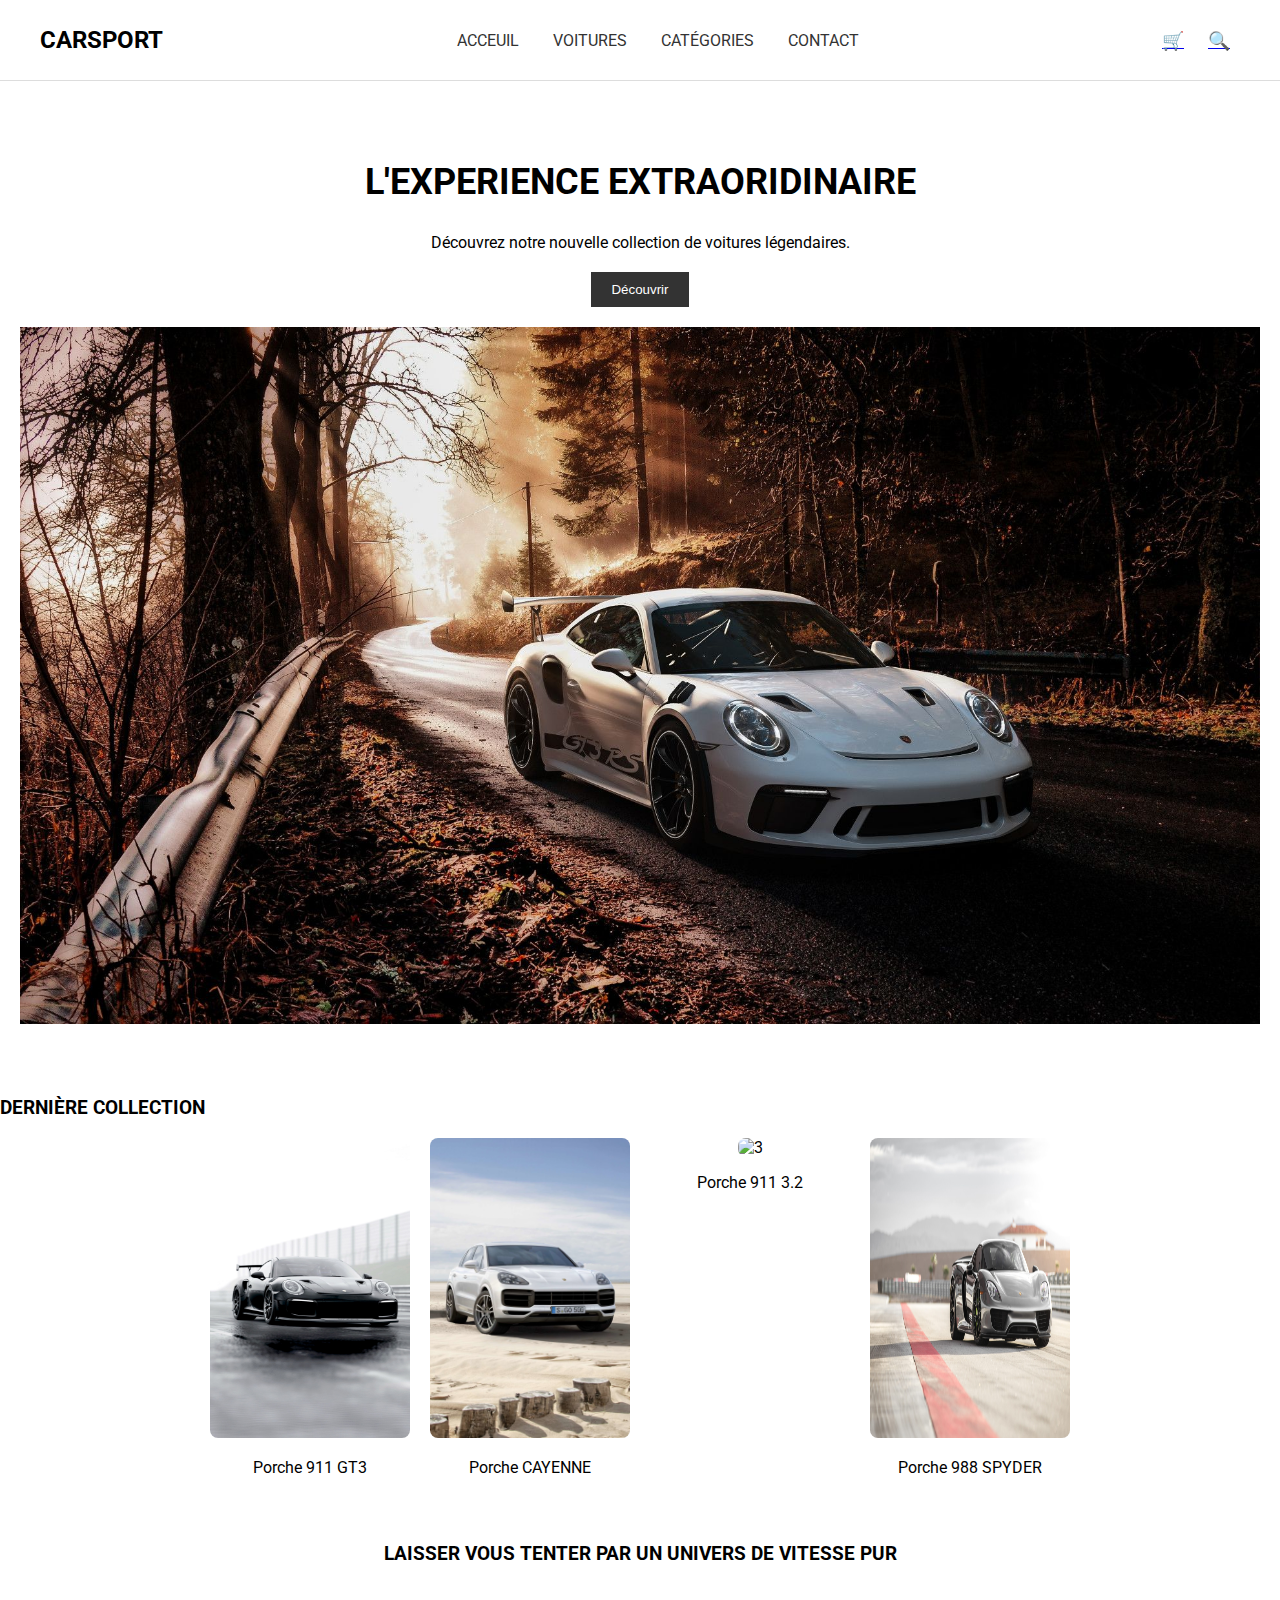
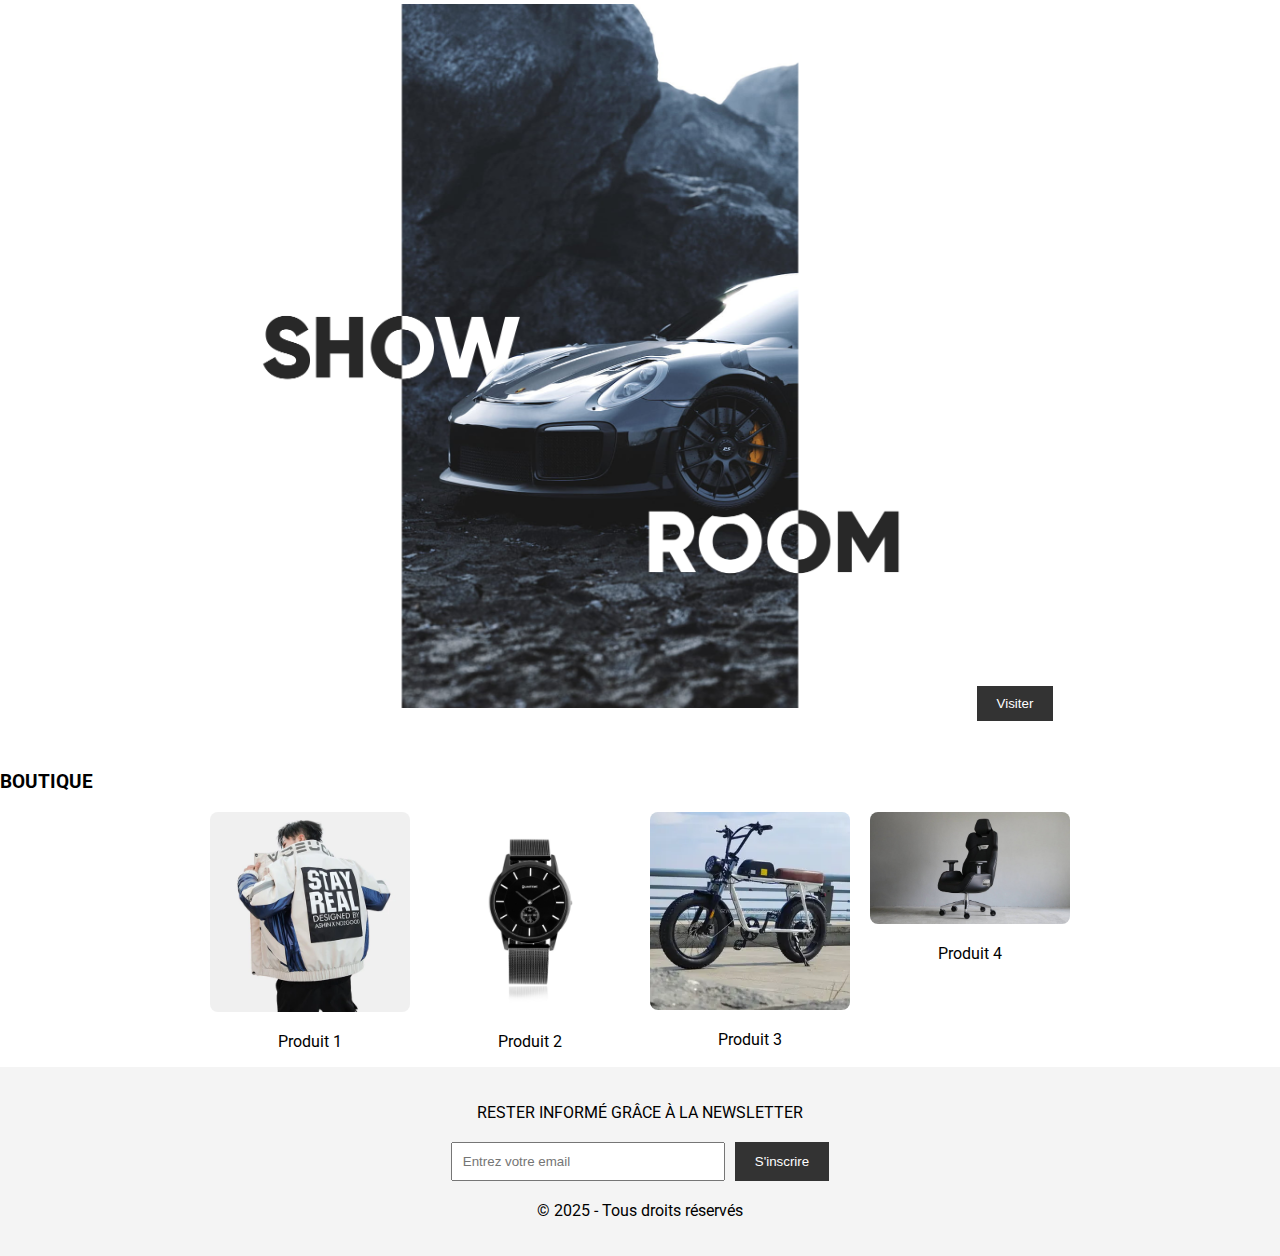
==== maqueta/index.html @ bf543192 "DIA1PROYECTO2" ====
<!DOCTYPE html>
<html lang="es">
<head>
  <meta charset="UTF-8">
  <meta name="viewport" content="width=device-width, initial-scale=1.0">
  <title>Maqueta</title>
  <link rel="stylesheet" href="styles.css">
  <link rel="preconnect" href="https://www.cdnfonts.com/sf-pro-display.font">
  <link href="https://fonts.googleapis.com/css2?family=Roboto:wght@400;700&display=swap" rel="stylesheet">
</head>
<body>
  <header class="header">
    <div class="container header-container">
      <h1 class="logo">CARSPORT</h1>
      <nav class="navbar">
        <a href="#">ACCEUIL</a>
        <a href="#">VOITURES</a>
        <a href="#">CATÉGORIES</a>
        <a href="#">CONTACT</a>
      </nav>
      <div class="icons">
        <a href="#">🛒</a>
        <a href="#">🔍</a>
      </div>
    </div>
  </header>

  <section class="hero">
    <h2 class="hero-title">L'EXPERIENCE EXTRAORIDINAIRE</h2>
    <p class="hero-text">Découvrez notre nouvelle collection de voitures légendaires.</p>
    <button class="btn">Découvrir</button>
    <img src="/imagenes/img1.png" width="1312" height="457" alt="Voiture" class="hero-image">
  </section>

  <section class="collection">
    <h3>DERNIÈRE COLLECTION</h3>
    <div class="cards">
      <div class="card">
        <img src="/imagenes/img2.png" width="300px" height="300px" alt="1">
        <p>Porche 911 GT3</p>
      </div>
      <div class="card">
        <img src="/imagenes/img3.png" width="300px" height="300px" alt="2">
        <p>Porche CAYENNE</p>
      </div>
      <div class="card">
        <img src="/imagenes/img4.png" width="300px" height="300px" alt="3">
        <p>Porche 911 3.2</p>
      </div>
      <div class="card">
        <img src="/imagenes/img5.png" width="300px" height="300px" alt="4">
        <p>Porche 988 SPYDER</p>
      </div>
    </div>
  </section>

  <section class="showroom">
    <h3>LAISSER VOUS TENTER PAR UN UNIVERS DE VITESSE PUR</h3>
    <img src="/imagenes/img6.png" width="746px" height="705px" alt="Showroom" class="showroom-image">
    <button class="btn">Visiter</button>
  </section>

  <section class="boutique">
    <h3>BOUTIQUE</h3>
    <div class="cards">
      <div class="card">
        <img src="/imagenes/img7.png" alt="Produit 1">
        <p>Produit 1</p>
      </div>
      <div class="card">
        <img src="/imagenes/img8.png" alt="Produit 2">
        <p>Produit 2</p>
      </div>
      <div class="card">
        <img src="/imagenes/img9.png" alt="Produit 3">
        <p>Produit 3</p>
      </div>
      <div class="card">
        <img src="/imagenes/img10.png" alt="Produit 4">
        <p>Produit 4</p>
      </div>
    </div>
  </section>

  <footer class="footer">
    <p>RESTER INFORMÉ GRÂCE À LA NEWSLETTER</p>
    <form class="newsletter">
      <input type="email" placeholder="Entrez votre email">
      <button type="submit">S'inscrire</button>
    </form>
    <p>© 2025 - Tous droits réservés</p>
  </footer>
</body>
</html>
---- maqueta/styles.css ----
body {
    margin: 0;
    font-family: 'Roboto', sans-serif;
  }
  
  .container {
    max-width: 1200px;
    margin: 0 auto;
    padding: 0 20px;
  }
  
 
  .header {
    background-color: #fff;
    padding: 10px 0;
    border-bottom: 1px solid #ddd;
  }
  
  .header-container {
    display: flex;
    justify-content: space-between;
    align-items: center;
  }
  
  .logo {
    font-size: 24px;
    font-weight: bold;
  }
  
  .navbar a {
    margin: 0 15px;
    text-decoration: none;
    color: #333;
  }
  
  .icons a {
    margin: 0 10px;
    font-size: 18px;
  }
  
  
  .hero {
    text-align: center;
    padding: 50px 20px;
  }
  
  .hero-title {
    font-size: 36px;
    font-weight: bold;
  }
  
  .hero-text {
    font-size: 16px;
    margin: 20px 0;
  }
  
  .hero-image {
    margin-top: 20px;
    max-width: 100%;
    height: auto;
  }
  
  .btn {
    background-color: #333;
    color: #fff;
    padding: 10px 20px;
    border: none;
    cursor: pointer;
  }
  

  .cards {
    display: flex;
    gap: 20px;
    flex-wrap: wrap;
    justify-content: center;
  }
  
  .card {
    text-align: center;
    width: 200px;
  }
  
  .card img {
    max-width: 100%;
    border-radius: 8px;
  }
  
  
  .showroom {
    text-align: center;
    margin: 50px 0;
  }
  
  .showroom-image {
    max-width: 100%;
    height: auto;
    margin-top: 20px;
  }
  

  .footer {
    background-color: #f4f4f4;
    text-align: center;
    padding: 20px;
  }
  
  .newsletter {
    display: flex;
    justify-content: center;
    gap: 10px;
    margin: 20px 0;
  }
  
  .newsletter input {
    padding: 10px;
    width: 250px;
  }
  
  .newsletter button {
    background-color: #333;
    color: white;
    border: none;
    padding: 10px 20px;
    cursor: pointer;
  }
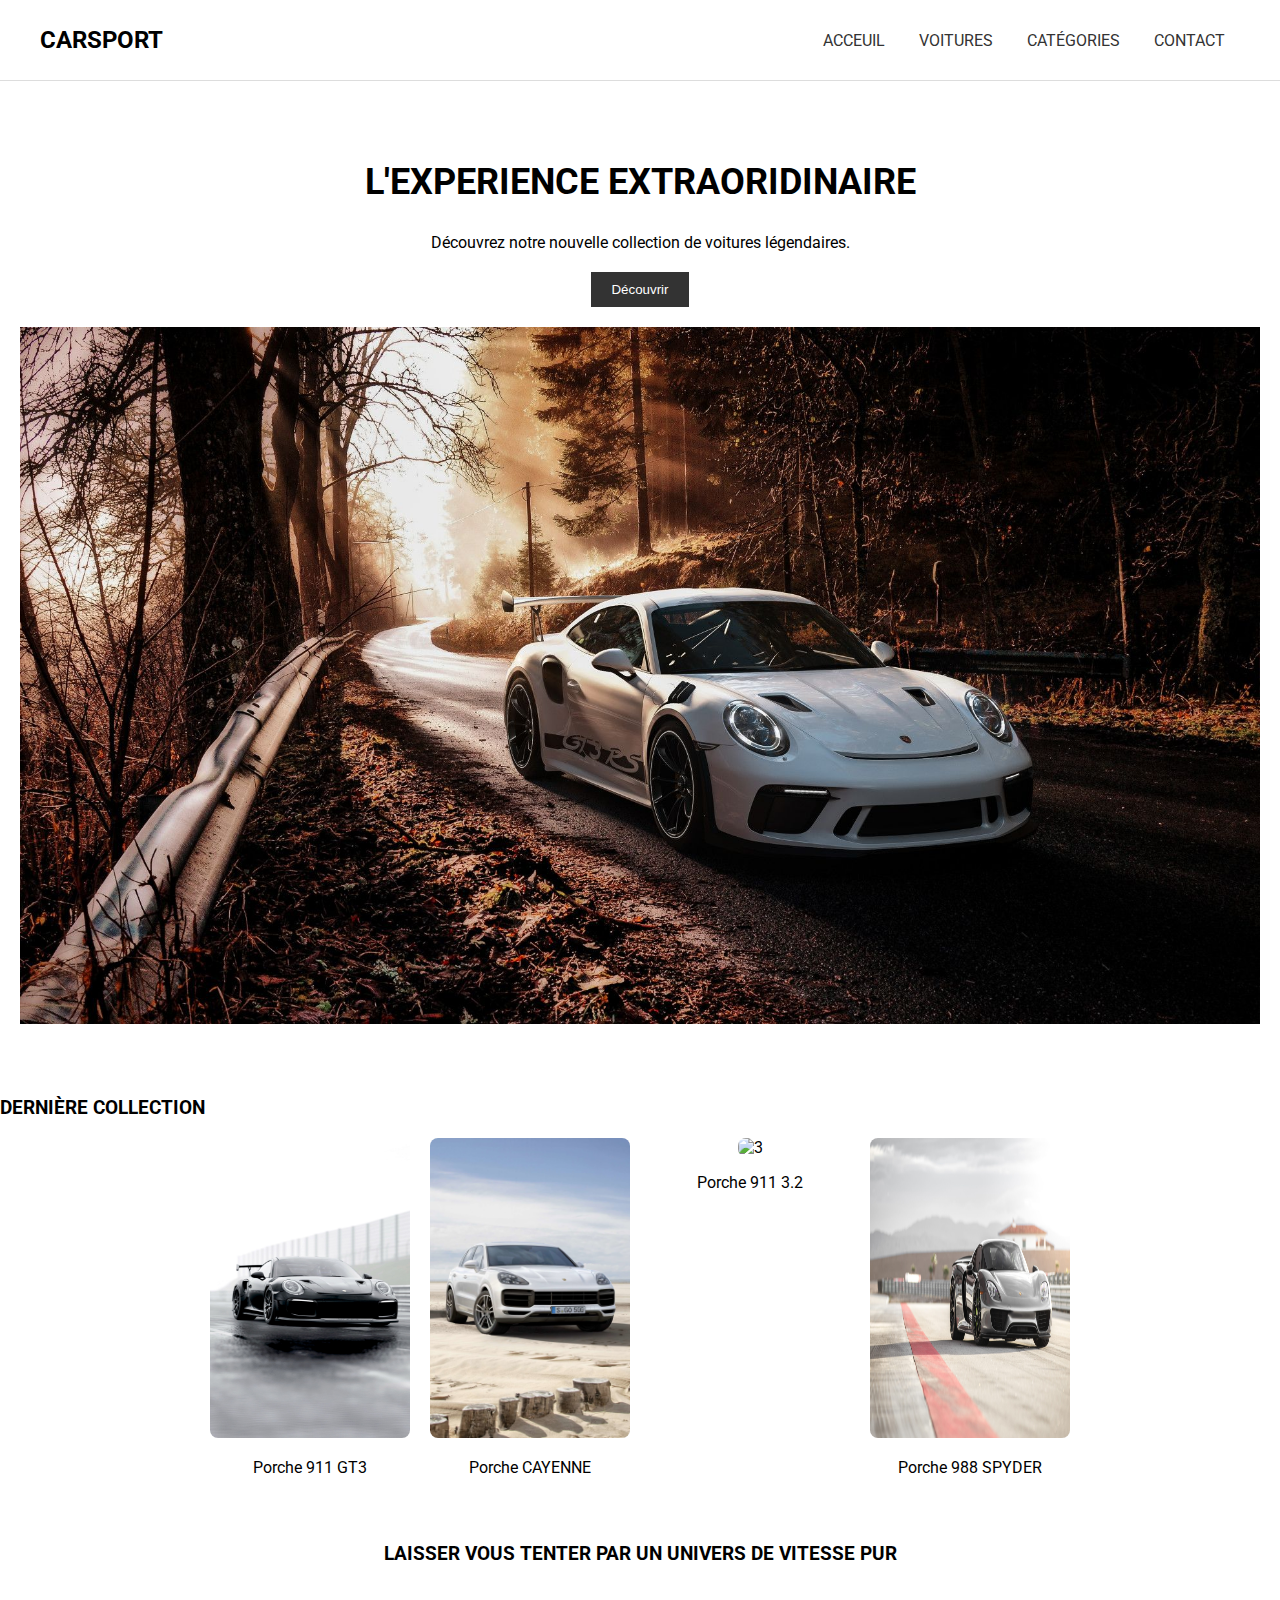
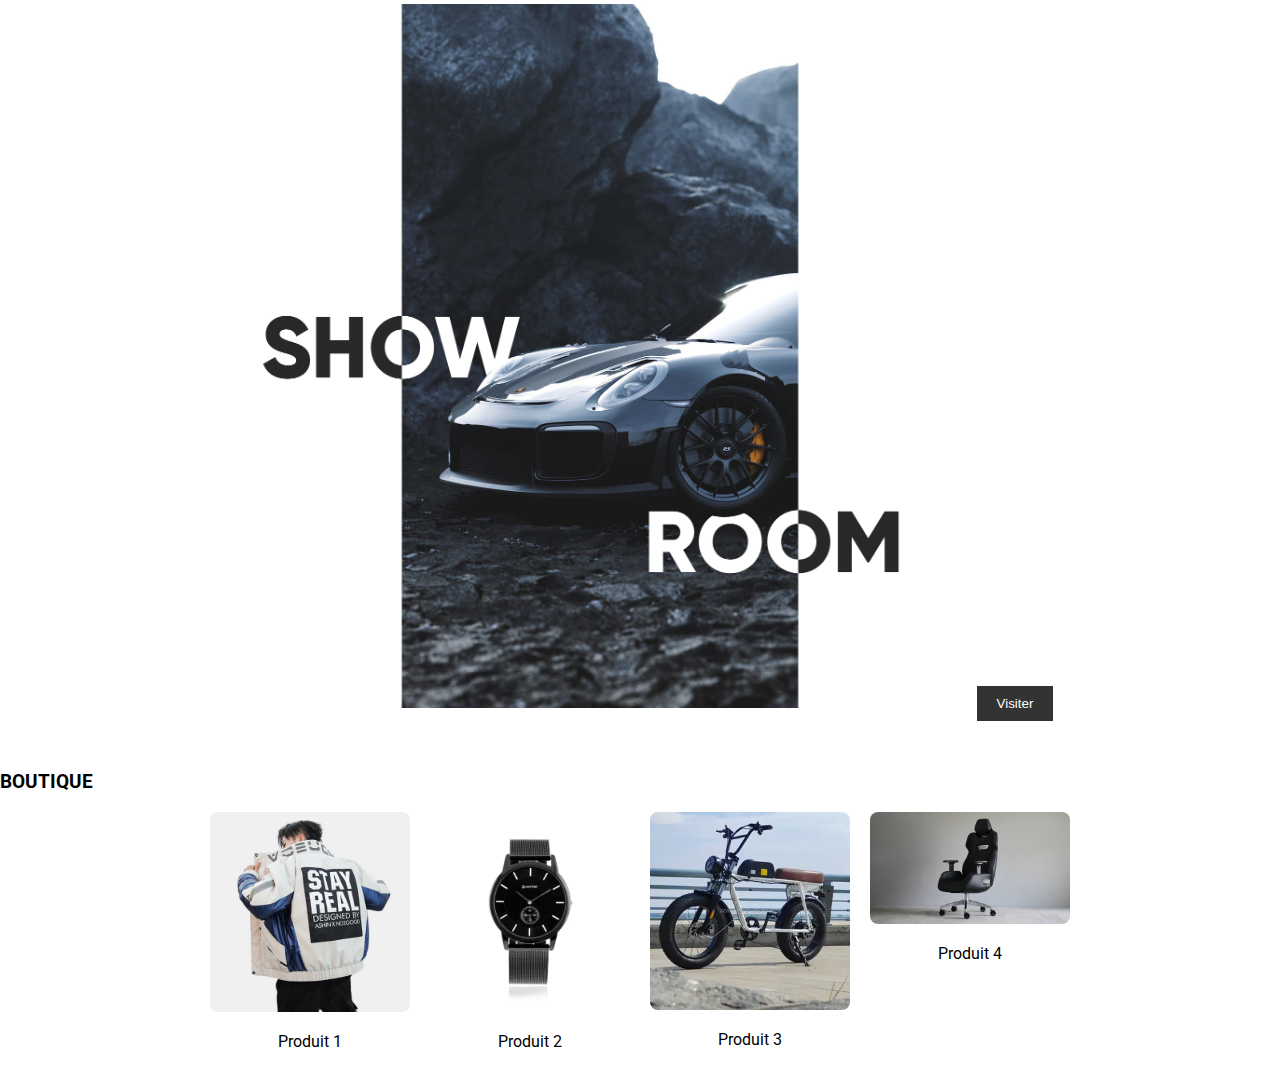
==== commit 5be393c5: "proyecto2.10.02.2025" ====
--- a/maqueta/index.html
+++ b/maqueta/index.html
@@ -18,10 +18,6 @@
         <a href="#">CATÉGORIES</a>
         <a href="#">CONTACT</a>
       </nav>
-      <div class="icons">
-        <a href="#">🛒</a>
-        <a href="#">🔍</a>
-      </div>
     </div>
   </header>
 
@@ -81,14 +77,8 @@
       </div>
     </div>
   </section>
-
-  <footer class="footer">
-    <p>RESTER INFORMÉ GRÂCE À LA NEWSLETTER</p>
-    <form class="newsletter">
-      <input type="email" placeholder="Entrez votre email">
-      <button type="submit">S'inscrire</button>
-    </form>
-    <p>© 2025 - Tous droits réservés</p>
-  </footer>
+ 
+  
+  
 </body>
 </html>
--- a/maqueta/styles.css
+++ b/maqueta/styles.css
@@ -98,13 +98,9 @@
     height: auto;
     margin-top: 20px;
   }
+
+
   
-
-  .footer {
-    background-color: #f4f4f4;
-    text-align: center;
-    padding: 20px;
-  }
   
   .newsletter {
     display: flex;
